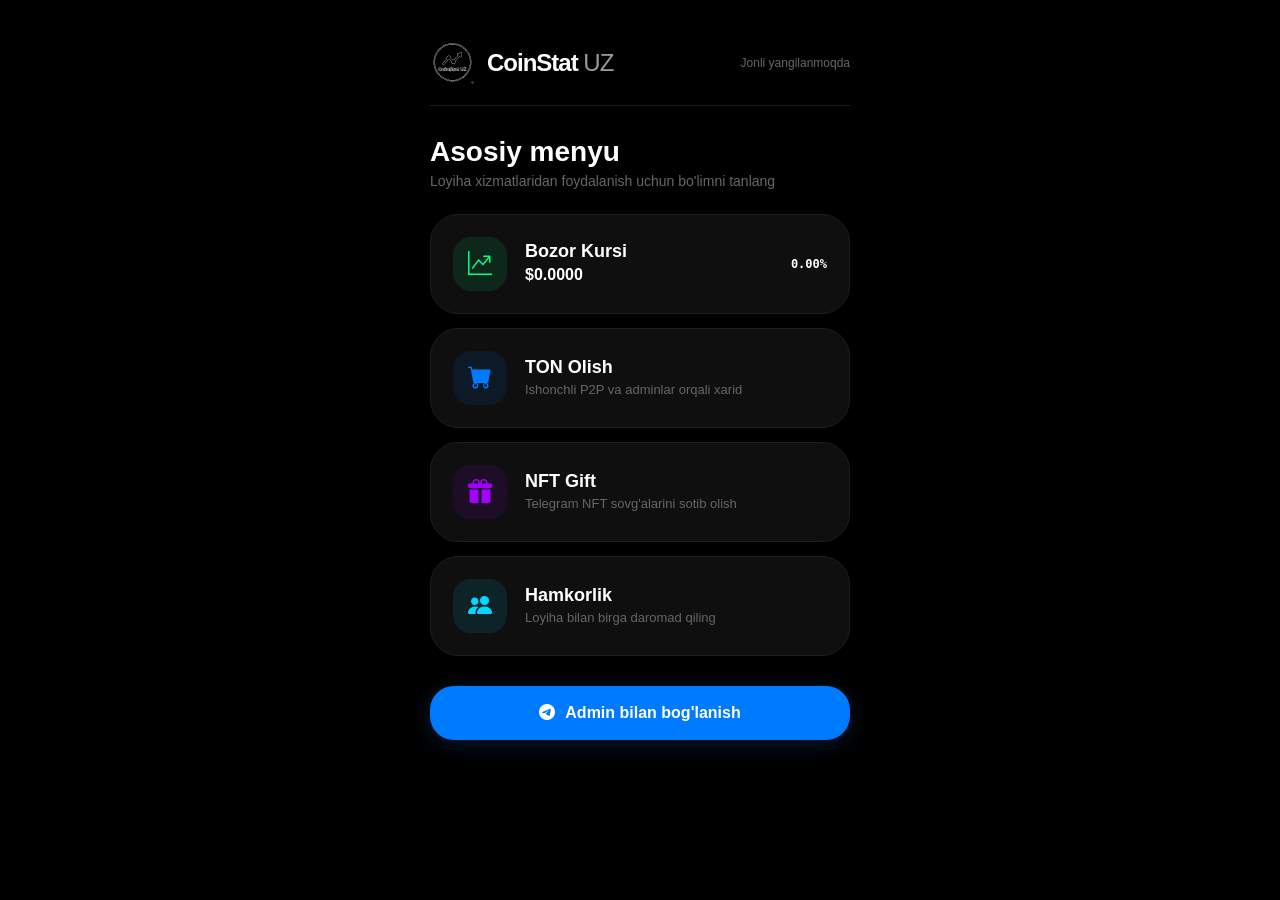
==== bolim.html @ 722880c3 "Commit yoz" ====
<!DOCTYPE html>
<html lang="uz">

<head>
    <meta charset="UTF-8">
    <meta name="viewport" content="width=device-width, initial-scale=1.0">
    <title>CoinStat UZ | Home</title>
    <link rel="stylesheet" href="https://cdn.jsdelivr.net/npm/bootstrap-icons@1.11.3/font/bootstrap-icons.min.css">
    
    <style>
        :root {
            --bg-dark: #000;
            --card-bg: #0f0f0f;
            --border-color: #1e1e1e;
            --text-main: #ffffff;
            --text-dim: #666;
            --up-color: #00ff88;
            --down-color: #ff3366;
            --accent-blue: #007bff;
        }

        body {
            background: var(--bg-dark);
            color: var(--text-main);
            font-family: -apple-system, BlinkMacSystemFont, "Segoe UI", Roboto, sans-serif;
            margin: 0;
            padding: 0;
            display: flex;
            justify-content: center;
        }

        .container {
            width: 100%;
            max-width: 420px;
            padding: 40px 20px;
            animation: fadeIn 0.8s ease-out;
        }

        @keyframes fadeIn {
            from { opacity: 0; transform: translateY(10px); }
            to { opacity: 1; transform: translateY(0); }
        }

        /* HEADER */
        .header {
            display: flex;
            justify-content: space-between;
            align-items: center;
            margin-bottom: 30px;
            border-bottom: 1px solid var(--border-color);
            padding-bottom: 20px;
        }

        .logo-wrapper { display: flex; align-items: center; gap: 12px; }
        .logo-wrapper img { width: 45px; height: 45px; }
        .logo-text { font-size: 24px; font-weight: 800; letter-spacing: -1px; }
        .logo-text span { font-weight: 200; opacity: 0.6; }

        /* BO'LIMLAR SARLAVHASI */
        .page-header {
            margin-bottom: 25px;
        }
        .page-header h1 { font-size: 28px; margin: 0; font-weight: 800; }
        .page-header p { color: var(--text-dim); margin-top: 5px; font-size: 14px; }

        /* ASOSIY MENYU KARTALARI */
        .menu-grid {
            margin-bottom: 30px;
        }

        .menu-card {
            display: flex;
            align-items: center;
            padding: 22px;
            background: var(--card-bg);
            border-radius: 28px;
            margin-bottom: 14px;
            text-decoration: none;
            color: inherit;
            border: 1px solid var(--border-color);
            transition: all 0.3s cubic-bezier(0.4, 0, 0.2, 1);
        }

        .menu-card:hover {
            border-color: #333;
            background: #151515;
            transform: translateY(-2px);
        }

        .menu-card:active { transform: scale(0.97); }

        .m-icon {
            width: 54px;
            height: 54px;
            border-radius: 18px;
            display: flex;
            align-items: center;
            justify-content: center;
            font-size: 24px;
            margin-right: 18px;
            flex-shrink: 0;
        }

        /* Ikonka ranglari */
        .icon-olish { background: rgba(0, 123, 255, 0.1); color: #007bff; }
        .icon-gift { background: rgba(163, 0, 255, 0.1); color: #a300ff; }
        .icon-kurs { background: rgba(0, 255, 136, 0.1); color: #00ff88; }
        .icon-hamkor { background: rgba(0, 217, 255, 0.1); color: #00d9ff; }

        .m-info { flex: 1; }
        .m-info b { display: block; font-size: 18px; margin-bottom: 2px; }
        .m-info span { color: var(--text-dim); font-size: 13px; line-height: 1.4; }

        /* KURS NARXI UCHUN QO'SHIMCHA STIL */
        .price-tag {
            text-align: right;
            font-family: 'SF Mono', monospace;
        }

        /* ADMIN TUGMASI */
        .admin-btn {
            display: flex;
            align-items: center;
            justify-content: center;
            background: var(--accent-blue);
            color: white;
            padding: 18px;
            border-radius: 24px;
            text-decoration: none;
            font-weight: 800;
            gap: 10px;
            margin-top: 10px;
            box-shadow: 0 4px 20px rgba(0, 123, 255, 0.2);
        }

        /* NARX O'ZGARISHI ANIMATSIYASI */
        .flash-up { animation: flashU 0.6s; }
        .flash-down { animation: flashD 0.6s; }
        @keyframes flashU { 0% { color: var(--up-color); } 100% { color: white; } }
        @keyframes flashD { 0% { color: var(--down-color); } 100% { color: white; } }
    </style>
</head>

<body>

    <div class="container">
        <div class="header">
            <div class="logo-wrapper">
                <img src="./V4gQu01.svg" alt="Logo">
                <div class="logo-text">CoinStat <span>UZ</span></div>
            </div>
            <span style="font-size: 12px; color: var(--text-dim);">Jonli yangilanmoqda</span>
        </div>

        <div class="page-header">
            <h1>Asosiy menyu</h1>
            <p>Loyiha xizmatlaridan foydalanish uchun bo'limni tanlang</p>
        </div>

        <div class="menu-grid">


             <a href="./index.html" class="menu-card">
                <div class="m-icon icon-kurs"><i class="bi bi-graph-up-arrow"></i></div>
                <div class="m-info">
                    <b>Bozor Kursi</b>
                    <span id="ton-price" style="color: white; font-weight: 700; font-size: 16px;">$0.0000</span>
                </div>
                <div class="price-tag">
                    <div id="ton-change" style="font-size: 12px; font-weight: 800;">0.00%</div>
                </div>
            </a>
            
            <a href="./buy-ton.html" class="menu-card">
                <div class="m-icon icon-olish"><i class="bi bi-cart-fill"></i></div>
                <div class="m-info">
                    <b>TON Olish</b>
                    <span>Ishonchli P2P va adminlar orqali xarid</span>
                </div>
            </a>

            <a href="./nft_gift.html" class="menu-card">
                <div class="m-icon icon-gift"><i class="bi bi-gift-fill"></i></div>
                <div class="m-info">
                    <b>NFT Gift</b>
                    <span>Telegram NFT sovg'alarini sotib olish</span>
                </div>
            </a>

           

            <a href="./hamkor.html" class="menu-card">
                <div class="m-icon icon-hamkor"><i class="bi bi-people-fill"></i></div>
                <div class="m-info">
                    <b>Hamkorlik</b>
                    <span>Loyiha bilan birga daromad qiling</span>
                </div>
            </a>

            

        </div>

        <a href="https://t.me/admin_user" class="admin-btn">
            <i class="bi bi-telegram"></i> Admin bilan bog'lanish
        </a>
    </div>

    <script>
        let lastPrices = {};

        async function fetchPrices() {
            try {
                const symbols = ["TONUSDT"];
                const response = await fetch(`https://api.binance.com/api/v3/ticker/24hr?symbols=${JSON.stringify(symbols)}`);
                const data = await response.json();

                data.forEach(item => {
                    let id = "ton";
                    const priceEl = document.getElementById(`${id}-price`);
                    const changeEl = document.getElementById(`${id}-change`);
                    
                    const newPrice = parseFloat(item.lastPrice);
                    const oldPrice = lastPrices[id];

                    if (oldPrice && newPrice !== oldPrice) {
                        const cls = newPrice > oldPrice ? 'flash-up' : 'flash-down';
                        priceEl.classList.add(cls);
                        setTimeout(() => priceEl.classList.remove(cls), 600);
                    }

                    priceEl.innerText = `$${newPrice.toLocaleString(undefined, { minimumFractionDigits: 4 })}`;

                    const ch = parseFloat(item.priceChangePercent);
                    changeEl.innerText = `${ch >= 0 ? '▲' : '▼'} ${Math.abs(ch).toFixed(2)}%`;
                    changeEl.style.color = ch >= 0 ? 'var(--up-color)' : 'var(--down-color)';

                    lastPrices[id] = newPrice;
                });
            } catch (e) { console.error("Kursni yuklashda xato"); }
        }

        setInterval(fetchPrices, 2000);
        fetchPrices();
    </script>

</body>
</html>
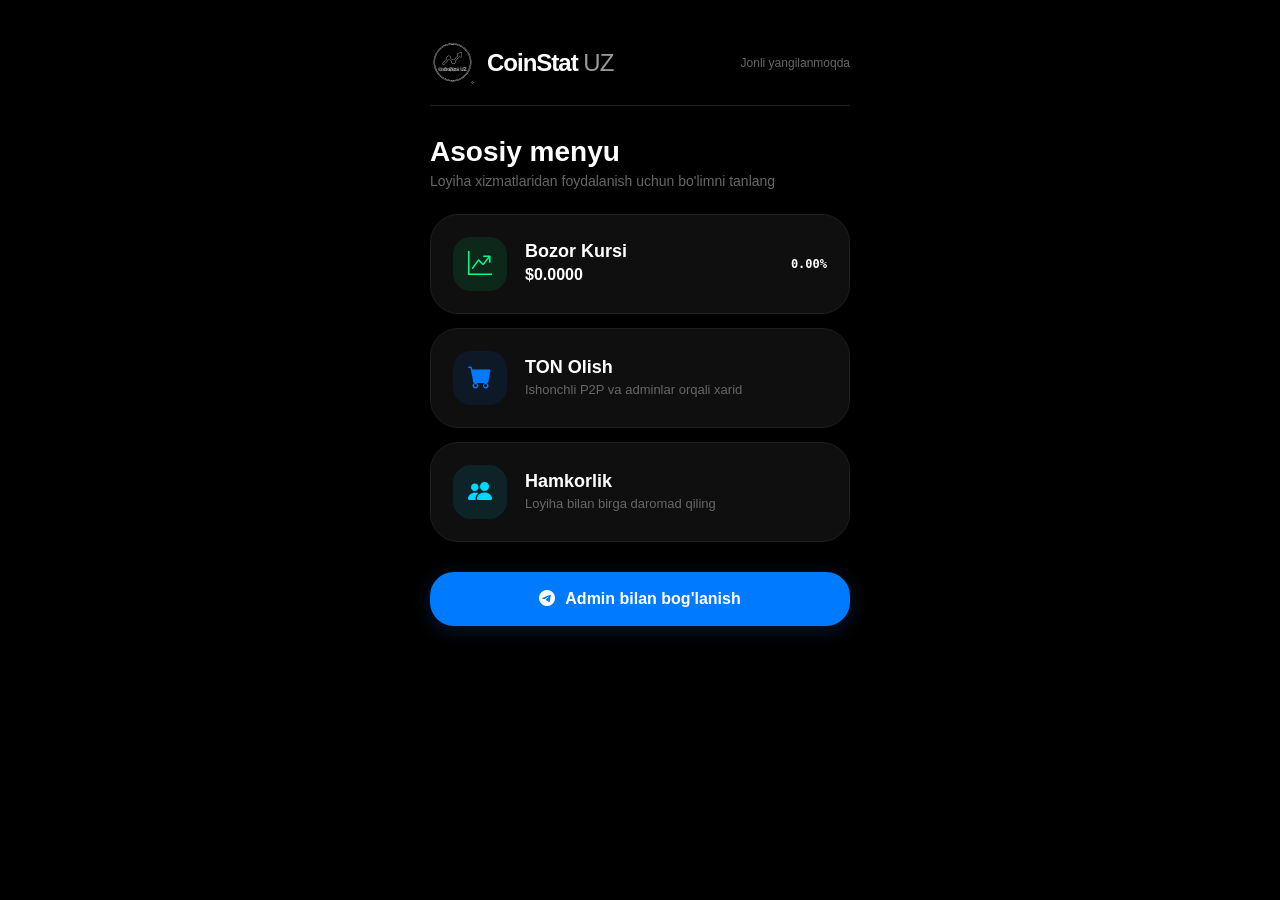
==== commit dc138ad3: "Commit yoz" ====
--- a/bolim.html
+++ b/bolim.html
@@ -104,6 +104,7 @@
         /* Ikonka ranglari */
         .icon-olish { background: rgba(0, 123, 255, 0.1); color: #007bff; }
         .icon-gift { background: rgba(163, 0, 255, 0.1); color: #a300ff; }
+        .icon-giftgo { background: rgba(255, 204, 0, 0.1); color: #ffcc00; }
         .icon-kurs { background: rgba(0, 255, 136, 0.1); color: #00ff88; }
         .icon-hamkor { background: rgba(0, 217, 255, 0.1); color: #00d9ff; }
 
@@ -179,14 +180,8 @@
                 </div>
             </a>
 
-            <a href="./nft_gift.html" class="menu-card">
-                <div class="m-icon icon-gift"><i class="bi bi-gift-fill"></i></div>
-                <div class="m-info">
-                    <b>NFT Gift</b>
-                    <span>Telegram NFT sovg'alarini sotib olish</span>
-                </div>
-            </a>
-
+
+       
            
 
             <a href="./hamkor.html" class="menu-card">
@@ -201,7 +196,7 @@
 
         </div>
 
-        <a href="https://t.me/admin_user" class="admin-btn">
+        <a href="https://t.me/cofeature" class="admin-btn">
             <i class="bi bi-telegram"></i> Admin bilan bog'lanish
         </a>
     </div>
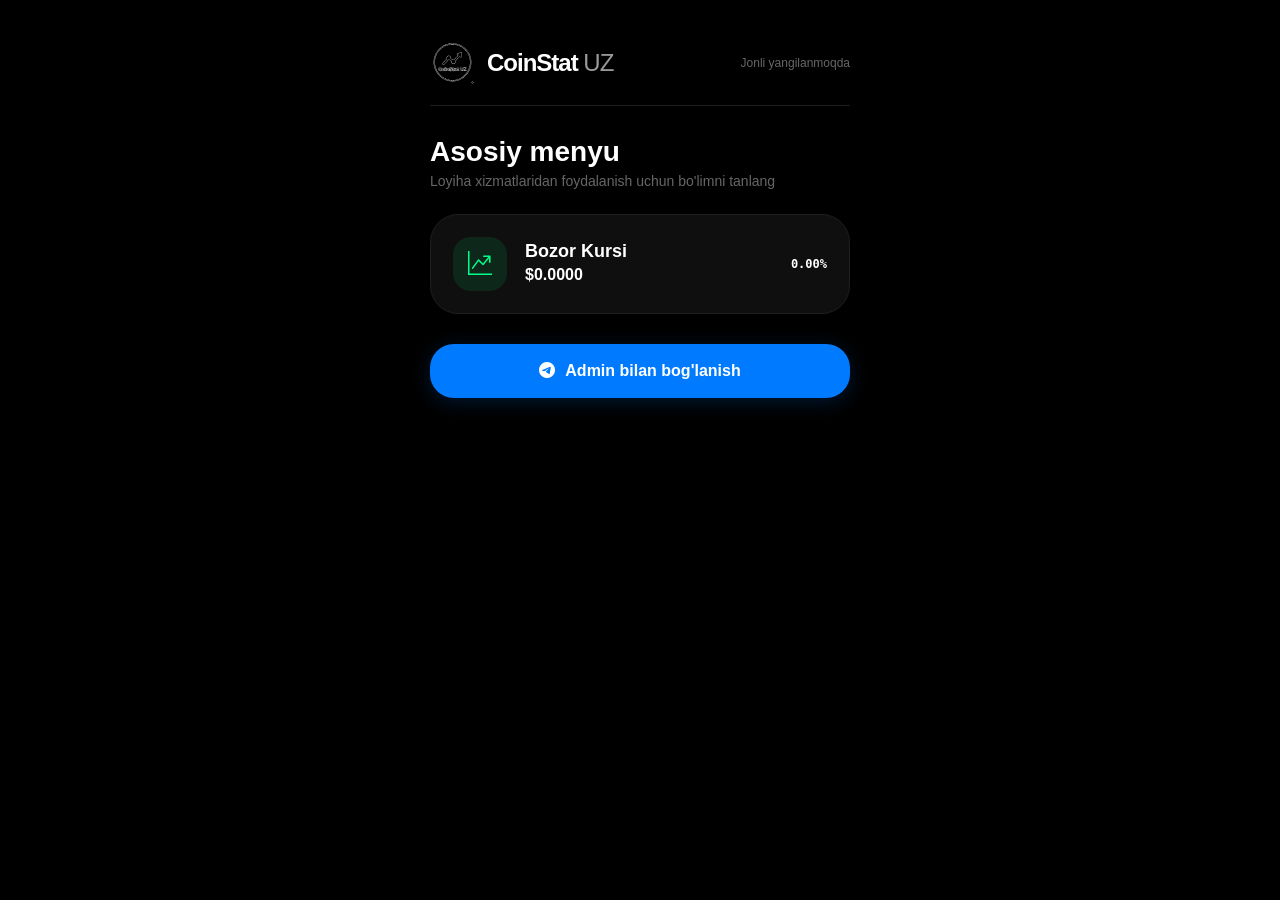
==== commit a8b62c09: "coin" ====
--- a/bolim.html
+++ b/bolim.html
@@ -172,25 +172,13 @@
                 </div>
             </a>
             
-            <a href="./buy-ton.html" class="menu-card">
-                <div class="m-icon icon-olish"><i class="bi bi-cart-fill"></i></div>
-                <div class="m-info">
-                    <b>TON Olish</b>
-                    <span>Ishonchli P2P va adminlar orqali xarid</span>
-                </div>
-            </a>
+     
 
 
        
            
 
-            <a href="./hamkor.html" class="menu-card">
-                <div class="m-icon icon-hamkor"><i class="bi bi-people-fill"></i></div>
-                <div class="m-info">
-                    <b>Hamkorlik</b>
-                    <span>Loyiha bilan birga daromad qiling</span>
-                </div>
-            </a>
+     
 
             
 
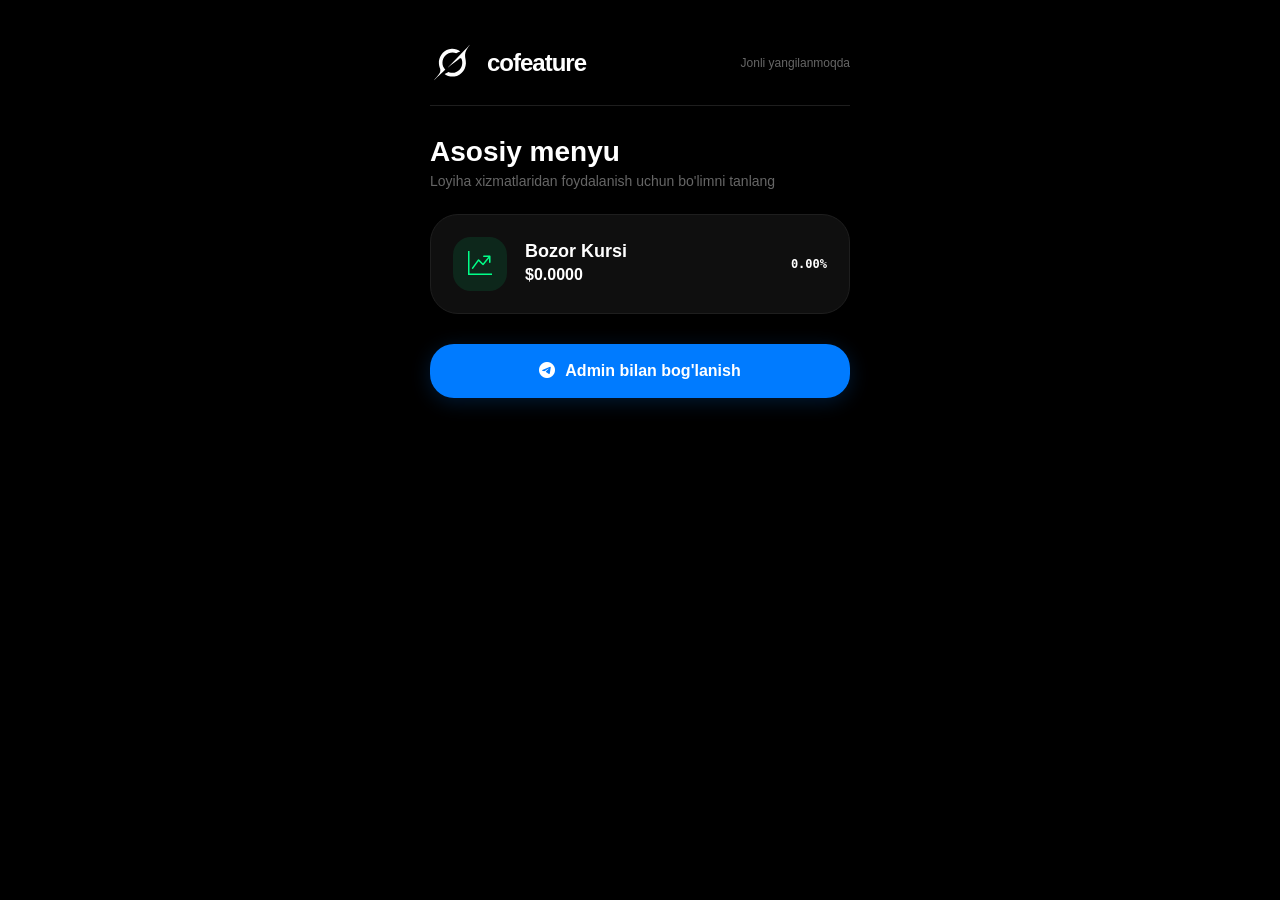
==== commit b2eef58b: "yengiili" ====
--- a/bolim.html
+++ b/bolim.html
@@ -147,8 +147,8 @@
     <div class="container">
         <div class="header">
             <div class="logo-wrapper">
-                <img src="./V4gQu01.svg" alt="Logo">
-                <div class="logo-text">CoinStat <span>UZ</span></div>
+                <img src="./black  logo.svg" alt="Logo">
+                <div class="logo-text">cofeature <span></span></div>
             </div>
             <span style="font-size: 12px; color: var(--text-dim);">Jonli yangilanmoqda</span>
         </div>
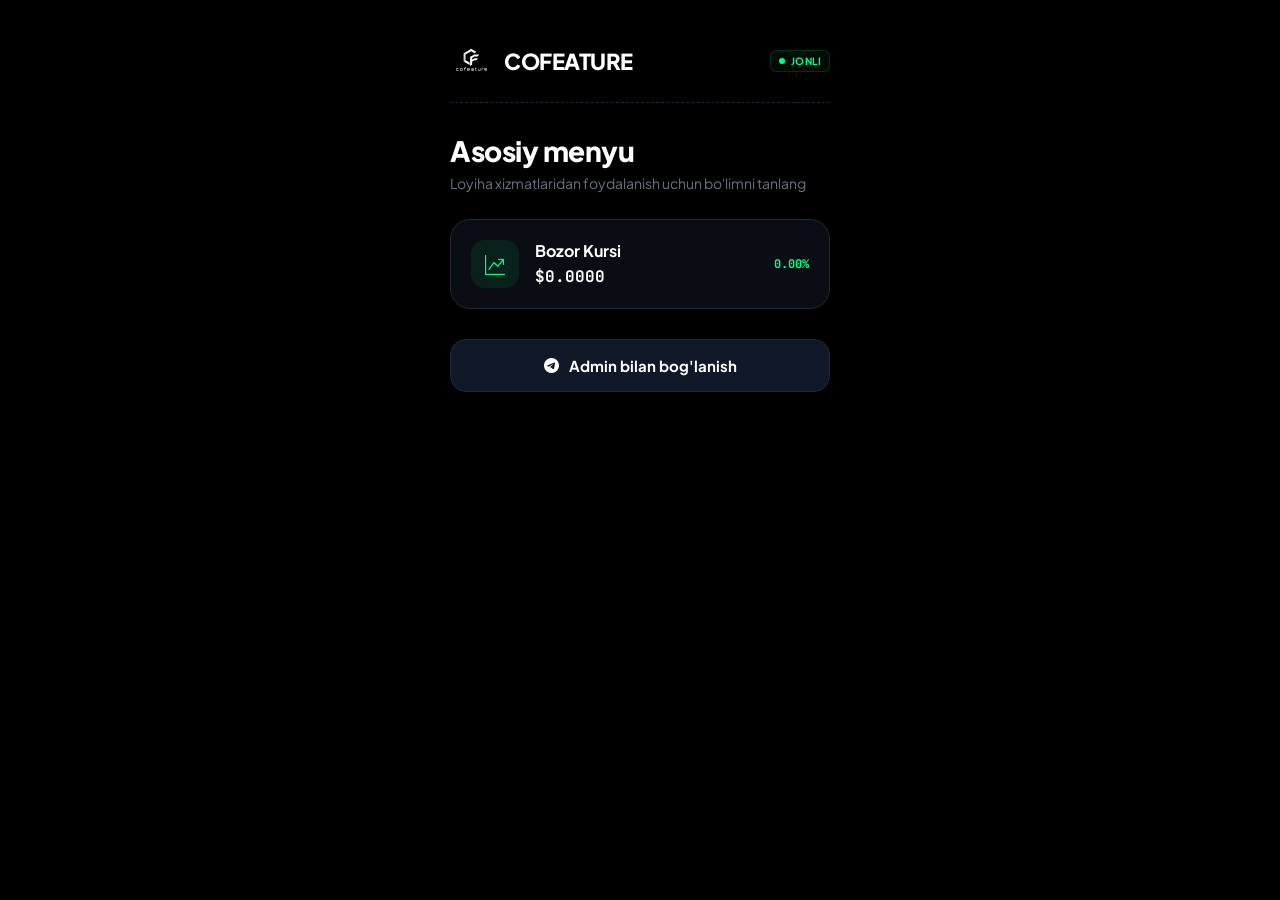
==== commit dd3cc955: "new" ====
--- a/bolim.html
+++ b/bolim.html
@@ -5,40 +5,52 @@
     <meta charset="UTF-8">
     <meta name="viewport" content="width=device-width, initial-scale=1.0">
     <title>CoinStat UZ | Home</title>
+    <!-- Premium Shriftlar -->
+    <link href="https://fonts.googleapis.com/css2?family=JetBrains+Mono:wght@500;700&family=Plus+Jakarta+Sans:wght@500;700;800&display=swap" rel="stylesheet">
     <link rel="stylesheet" href="https://cdn.jsdelivr.net/npm/bootstrap-icons@1.11.3/font/bootstrap-icons.min.css">
     
     <style>
         :root {
-            --bg-dark: #000;
-            --card-bg: #0f0f0f;
-            --border-color: #1e1e1e;
+            --bg-dark: #000000; /* Toza qora */
+            --card-bg: #0a0e14; /* To'q kiber karta */
+            --border-color: #1f2937; /* Yupqa zamonaviy chegara */
             --text-main: #ffffff;
-            --text-dim: #666;
-            --up-color: #00ff88;
-            --down-color: #ff3366;
+            --text-dim: #6b7280;
+            --up-color: #00ff88; /* Aktiv yashil */
+            --down-color: #ff2a5f; /* Aktiv qizil */
             --accent-blue: #007bff;
         }
 
         body {
             background: var(--bg-dark);
             color: var(--text-main);
-            font-family: -apple-system, BlinkMacSystemFont, "Segoe UI", Roboto, sans-serif;
+            font-family: 'Plus Jakarta Sans', sans-serif;
             margin: 0;
             padding: 0;
             display: flex;
             justify-content: center;
-        }
-
+            min-height: 100vh;
+            overflow-x: hidden;
+        }
+
+        /* ASOSIY KONTEYNER VA ULTRA SILLIQ KIRISH */
         .container {
             width: 100%;
             max-width: 420px;
             padding: 40px 20px;
-            animation: fadeIn 0.8s ease-out;
-        }
-
-        @keyframes fadeIn {
-            from { opacity: 0; transform: translateY(10px); }
-            to { opacity: 1; transform: translateY(0); }
+            box-sizing: border-box;
+            
+            /* SILLIQ CINEMATIC ENTANCE (FAQAT BIR MARTA SEKIN KIRADI) */
+            opacity: 0;
+            transform: translateY(20px);
+            animation: appSlowEntrance 1.5s cubic-bezier(0.25, 1, 0.5, 1) forwards;
+        }
+
+        @keyframes appSlowEntrance {
+            to {
+                opacity: 1;
+                transform: translateY(0);
+            }
         }
 
         /* HEADER */
@@ -47,21 +59,74 @@
             justify-content: space-between;
             align-items: center;
             margin-bottom: 30px;
-            border-bottom: 1px solid var(--border-color);
+            border-bottom: 1px dashed var(--border-color);
             padding-bottom: 20px;
         }
 
-        .logo-wrapper { display: flex; align-items: center; gap: 12px; }
-        .logo-wrapper img { width: 45px; height: 45px; }
-        .logo-text { font-size: 24px; font-weight: 800; letter-spacing: -1px; }
-        .logo-text span { font-weight: 200; opacity: 0.6; }
+        .logo-wrapper { 
+            display: flex; 
+            align-items: center; 
+            gap: 12px; 
+        }
+        .logo-wrapper img { 
+            width: 42px; 
+            height: 42px; 
+        }
+        .logo-text { 
+            font-size: 22px; 
+            font-weight: 800; 
+            letter-spacing: -0.5px; 
+            text-transform: uppercase;
+        }
+        .logo-text span { 
+            font-weight: 200; 
+            opacity: 0.5; 
+        }
+
+        .live-status {
+            display: flex;
+            align-items: center;
+            gap: 6px;
+            font-size: 10px;
+            font-weight: 700;
+            color: var(--up-color);
+            background: rgba(0, 255, 136, 0.05);
+            padding: 4px 8px;
+            border-radius: 6px;
+            border: 1px solid rgba(0, 255, 136, 0.15);
+            text-transform: uppercase;
+            letter-spacing: 0.5px;
+        }
+
+        .blink-dot {
+            width: 6px;
+            height: 6px;
+            background: var(--up-color);
+            border-radius: 50%;
+            animation: dotBlink 1.5s infinite;
+        }
+
+        @keyframes dotBlink {
+            0%, 100% { opacity: 0.4; }
+            50% { opacity: 1; }
+        }
 
         /* BO'LIMLAR SARLAVHASI */
         .page-header {
             margin-bottom: 25px;
         }
-        .page-header h1 { font-size: 28px; margin: 0; font-weight: 800; }
-        .page-header p { color: var(--text-dim); margin-top: 5px; font-size: 14px; }
+        .page-header h1 { 
+            font-size: 28px; 
+            margin: 0; 
+            font-weight: 800; 
+            letter-spacing: -0.5px;
+        }
+        .page-header p { 
+            color: var(--text-dim); 
+            margin-top: 6px; 
+            font-size: 14px; 
+            line-height: 1.4;
+        }
 
         /* ASOSIY MENYU KARTALARI */
         .menu-grid {
@@ -71,51 +136,60 @@
         .menu-card {
             display: flex;
             align-items: center;
-            padding: 22px;
+            padding: 20px;
             background: var(--card-bg);
-            border-radius: 28px;
+            border-radius: 20px;
             margin-bottom: 14px;
             text-decoration: none;
             color: inherit;
             border: 1px solid var(--border-color);
-            transition: all 0.3s cubic-bezier(0.4, 0, 0.2, 1);
+            transition: background 0.2s, border-color 0.2s, transform 0.1s;
         }
 
         .menu-card:hover {
-            border-color: #333;
-            background: #151515;
-            transform: translateY(-2px);
-        }
-
-        .menu-card:active { transform: scale(0.97); }
+            border-color: #374151;
+            background: #111827;
+        }
+
+        .menu-card:active { 
+            transform: scale(0.98); 
+        }
 
         .m-icon {
-            width: 54px;
-            height: 54px;
-            border-radius: 18px;
+            width: 48px;
+            height: 48px;
+            border-radius: 14px;
             display: flex;
             align-items: center;
             justify-content: center;
-            font-size: 24px;
-            margin-right: 18px;
+            font-size: 20px;
+            margin-right: 16px;
             flex-shrink: 0;
         }
 
         /* Ikonka ranglari */
-        .icon-olish { background: rgba(0, 123, 255, 0.1); color: #007bff; }
-        .icon-gift { background: rgba(163, 0, 255, 0.1); color: #a300ff; }
-        .icon-giftgo { background: rgba(255, 204, 0, 0.1); color: #ffcc00; }
-        .icon-kurs { background: rgba(0, 255, 136, 0.1); color: #00ff88; }
-        .icon-hamkor { background: rgba(0, 217, 255, 0.1); color: #00d9ff; }
+        .icon-kurs { background: rgba(0, 255, 136, 0.08); color: var(--up-color); }
 
         .m-info { flex: 1; }
-        .m-info b { display: block; font-size: 18px; margin-bottom: 2px; }
-        .m-info span { color: var(--text-dim); font-size: 13px; line-height: 1.4; }
+        .m-info b { display: block; font-size: 16px; margin-bottom: 4px; font-weight: 700; }
+        
+        .price-text-val { 
+            font-family: 'JetBrains Mono', monospace; 
+            color: var(--text-main); 
+            font-weight: 700; 
+            font-size: 16px;
+            transition: color 0.1s ease;
+        }
 
         /* KURS NARXI UCHUN QO'SHIMCHA STIL */
         .price-tag {
             text-align: right;
-            font-family: 'SF Mono', monospace;
+        }
+        
+        .change-badge-val {
+            font-family: 'JetBrains Mono', monospace;
+            font-size: 12px; 
+            font-weight: 700;
         }
 
         /* ADMIN TUGMASI */
@@ -123,67 +197,68 @@
             display: flex;
             align-items: center;
             justify-content: center;
+            background: #111827;
+            color: white;
+            padding: 16px;
+            border-radius: 16px;
+            text-decoration: none;
+            font-weight: 700;
+            font-size: 15px;
+            gap: 10px;
+            border: 1px solid var(--border-color);
+            transition: all 0.2s;
+        }
+
+        .admin-btn:hover {
             background: var(--accent-blue);
-            color: white;
-            padding: 18px;
-            border-radius: 24px;
-            text-decoration: none;
-            font-weight: 800;
-            gap: 10px;
-            margin-top: 10px;
-            box-shadow: 0 4px 20px rgba(0, 123, 255, 0.2);
-        }
-
-        /* NARX O'ZGARISHI ANIMATSIYASI */
-        .flash-up { animation: flashU 0.6s; }
-        .flash-down { animation: flashD 0.6s; }
-        @keyframes flashU { 0% { color: var(--up-color); } 100% { color: white; } }
-        @keyframes flashD { 0% { color: var(--down-color); } 100% { color: white; } }
+            border-color: var(--accent-blue);
+            box-shadow: 0 8px 24px rgba(0, 123, 255, 0.25);
+        }
+
+        /* FAQAT MATN UPDATE BULGANDA MILTILLAYDI (TRADINGVIEW EFFEKTI) */
+        .flash-up { animation: flashU 0.8s ease-out; }
+        .flash-down { animation: flashD 0.8s ease-out; }
+        
+        @keyframes flashU { 0% { color: var(--up-color); } 100% { color: var(--text-main); } }
+        @keyframes flashD { 0% { color: var(--down-color); } 100% { color: var(--text-main); } }
     </style>
 </head>
 
 <body>
 
     <div class="container">
+        <!-- Header -->
         <div class="header">
             <div class="logo-wrapper">
-                <img src="./black  logo.svg" alt="Logo">
+                <img src="./brand (1).svg" alt="Logo">
                 <div class="logo-text">cofeature <span></span></div>
             </div>
-            <span style="font-size: 12px; color: var(--text-dim);">Jonli yangilanmoqda</span>
+            <div class="live-status">
+                <div class="blink-dot"></div> Jonli
+            </div>
         </div>
 
+        <!-- Page Title -->
         <div class="page-header">
             <h1>Asosiy menyu</h1>
             <p>Loyiha xizmatlaridan foydalanish uchun bo'limni tanlang</p>
         </div>
 
+        <!-- Menu Grid -->
         <div class="menu-grid">
-
-
-             <a href="./index.html" class="menu-card">
+            <a href="./index.html" class="menu-card">
                 <div class="m-icon icon-kurs"><i class="bi bi-graph-up-arrow"></i></div>
                 <div class="m-info">
                     <b>Bozor Kursi</b>
-                    <span id="ton-price" style="color: white; font-weight: 700; font-size: 16px;">$0.0000</span>
+                    <span id="ton-price" class="price-text-val">$0.0000</span>
                 </div>
                 <div class="price-tag">
-                    <div id="ton-change" style="font-size: 12px; font-weight: 800;">0.00%</div>
+                    <div id="ton-change" class="change-badge-val" style="color: var(--up-color);">0.00%</div>
                 </div>
             </a>
-            
-     
-
-
-       
-           
-
-     
-
-            
-
         </div>
 
+        <!-- Admin Button -->
         <a href="https://t.me/cofeature" class="admin-btn">
             <i class="bi bi-telegram"></i> Admin bilan bog'lanish
         </a>
@@ -202,17 +277,20 @@
                     let id = "ton";
                     const priceEl = document.getElementById(`${id}-price`);
                     const changeEl = document.getElementById(`${id}-change`);
+                    if(!priceEl || !changeEl) return;
                     
                     const newPrice = parseFloat(item.lastPrice);
                     const oldPrice = lastPrices[id];
 
+                    // Toza va chiroyli TradingView miltillash effekti
                     if (oldPrice && newPrice !== oldPrice) {
                         const cls = newPrice > oldPrice ? 'flash-up' : 'flash-down';
+                        priceEl.classList.remove('flash-up', 'flash-down');
+                        void priceEl.offsetWidth; // Animatsiyani qayta tiklash
                         priceEl.classList.add(cls);
-                        setTimeout(() => priceEl.classList.remove(cls), 600);
                     }
 
-                    priceEl.innerText = `$${newPrice.toLocaleString(undefined, { minimumFractionDigits: 4 })}`;
+                    priceEl.innerText = `$${newPrice.toLocaleString(undefined, { minimumFractionDigits: 4, maximumFractionDigits: 4 })}`;
 
                     const ch = parseFloat(item.priceChangePercent);
                     changeEl.innerText = `${ch >= 0 ? '▲' : '▼'} ${Math.abs(ch).toFixed(2)}%`;
@@ -220,10 +298,12 @@
 
                     lastPrices[id] = newPrice;
                 });
-            } catch (e) { console.error("Kursni yuklashda xato"); }
-        }
-
-        setInterval(fetchPrices, 2000);
+            } catch (e) { 
+                console.error("Kursni yuklashda xato"); 
+            }
+        }
+
+        setInterval(fetchPrices, 2500);
         fetchPrices();
     </script>
 
